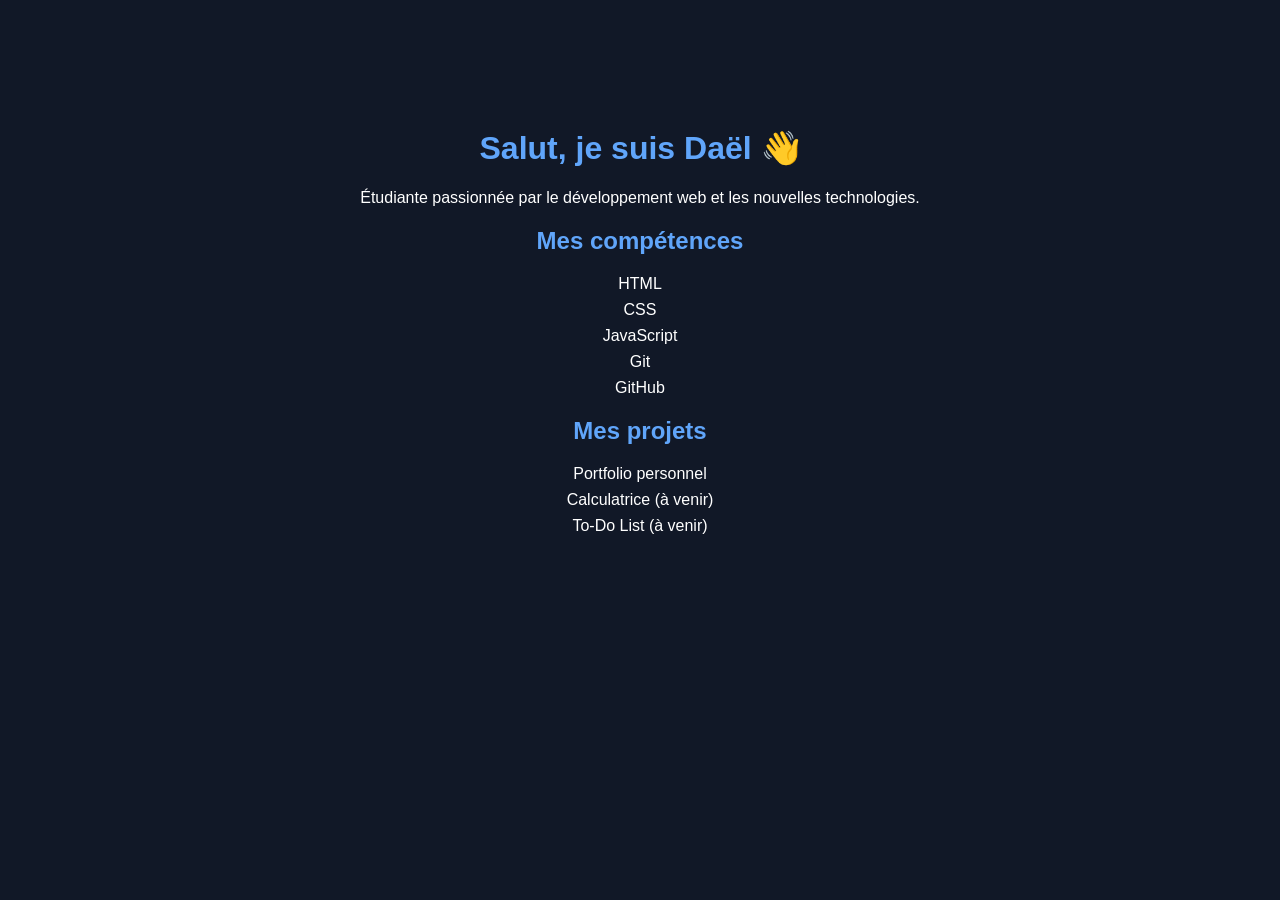
==== index.html @ 63b577bb "Création du portfolio" ====
<!DOCTYPE html>
<html lang="fr">
<head>
    <meta charset="UTF-8">
    <meta name="viewport" content="width=device-width, initial-scale=1.0">
    <title>Mon Portfolio</title>
    <link rel="stylesheet" href="style.css">
</head>
<body>
    <h1>Salut, je suis Daël 👋</h1>

    <p>
        Étudiante passionnée par le développement web et les nouvelles technologies.
    </p>

    <h2>Mes compétences</h2>

    <ul>
        <li>HTML</li>
        <li>CSS</li>
        <li>JavaScript</li>
        <li>Git</li>
        <li>GitHub</li>
    </ul>

    <h2>Mes projets</h2>

    <ul>
        <li>Portfolio personnel</li>
        <li>Calculatrice (à venir)</li>
        <li>To-Do List (à venir)</li>
    </ul>
</body>
</html>
---- style.css ----
body {
    font-family: Arial, sans-serif;
    text-align: center;
    background-color: #111827;
    color: white;
    padding-top: 100px;
}

h1 {
    color: #60a5fa;
}

ul {
    list-style: none;
    padding: 0;
}

h2 {
    color: #60a5fa;
}

li {
    margin: 8px 0;
}
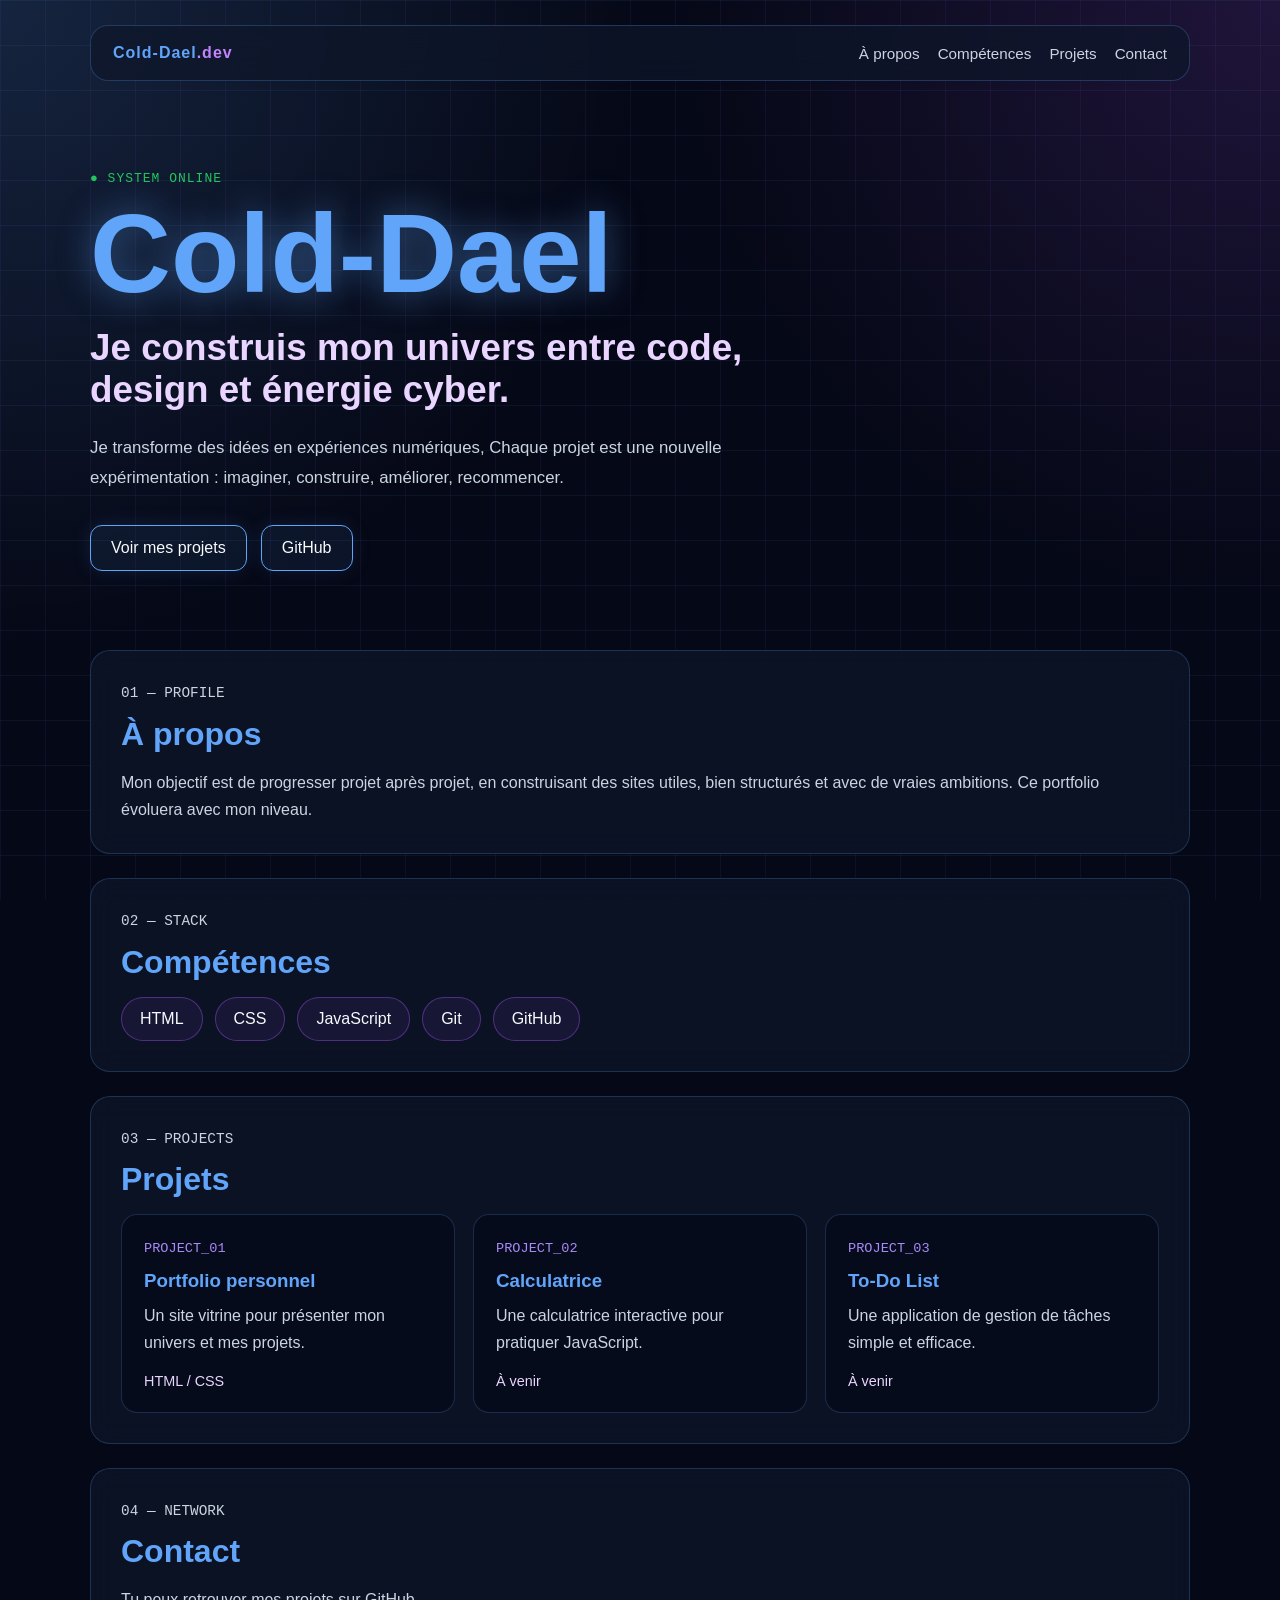
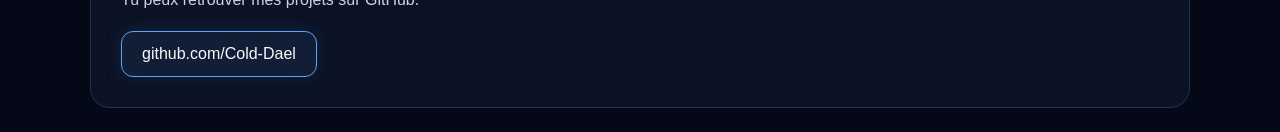
==== commit 460f5050: "Portfolio V1 cyberpunk" ====
--- a/index.html
+++ b/index.html
@@ -3,32 +3,106 @@
 <head>
     <meta charset="UTF-8">
     <meta name="viewport" content="width=device-width, initial-scale=1.0">
-    <title>Mon Portfolio</title>
+    <title>Cold-Dael | Portfolio</title>
     <link rel="stylesheet" href="style.css">
 </head>
 <body>
-    <h1>Salut, je suis Daël 👋</h1>
+    <div class="grid"></div>
 
-    <p>
-        Étudiante passionnée par le développement web et les nouvelles technologies.
-    </p>
+    <header class="navbar">
+        <p class="logo">Cold-Dael<span>.dev</span></p>
 
-    <h2>Mes compétences</h2>
+        <nav>
+            <a href="#about">À propos</a>
+            <a href="#skills">Compétences</a>
+            <a href="#projects">Projets</a>
+            <a href="#contact">Contact</a>
+        </nav>
+    </header>
 
-    <ul>
-        <li>HTML</li>
-        <li>CSS</li>
-        <li>JavaScript</li>
-        <li>Git</li>
-        <li>GitHub</li>
-    </ul>
+    <main>
+        <section class="hero">
+            <p class="status">● SYSTEM ONLINE</p>
 
-    <h2>Mes projets</h2>
+            <h1>Cold-Dael</h1>
 
-    <ul>
-        <li>Portfolio personnel</li>
-        <li>Calculatrice (à venir)</li>
-        <li>To-Do List (à venir)</li>
-    </ul>
+            <h2>Je construis mon univers entre code, design et énergie cyber.</h2>
+
+            <p class="intro">
+                Je transforme des idées en expériences numériques, Chaque projet est une nouvelle 
+                expérimentation : imaginer, construire, améliorer, recommencer.
+            </p>
+
+            <div class="hero-buttons">
+                <a href="#projects">Voir mes projets</a>
+                <a href="https://github.com/Cold-Dael" target="_blank">GitHub</a>
+            </div>
+        </section>
+
+        <section class="panel" id="about">
+            <p class="section-label">01 — PROFILE</p>
+            <h2>À propos</h2>
+
+            <p>
+                Mon objectif est de progresser projet après projet, en construisant
+                des sites utiles, bien structurés et avec de vraies ambitions.
+                Ce portfolio évoluera avec mon niveau.
+            </p>
+        </section>
+
+        <section class="panel" id="skills">
+            <p class="section-label">02 — STACK</p>
+            <h2>Compétences</h2>
+
+            <div class="skills">
+                <span>HTML</span>
+                <span>CSS</span>
+                <span>JavaScript</span>
+                <span>Git</span>
+                <span>GitHub</span>
+            </div>
+        </section>
+
+        <section class="panel" id="projects">
+            <p class="section-label">03 — PROJECTS</p>
+            <h2>Projets</h2>
+
+            <div class="projects">
+                <article>
+                    <p class="project-number">PROJECT_01</p>
+                    <h3>Portfolio personnel</h3>
+                    <p>Un site vitrine pour présenter mon univers et mes projets.</p>
+                    <span>HTML / CSS</span>
+                </article>
+
+                <article>
+                    <p class="project-number">PROJECT_02</p>
+                    <h3>Calculatrice</h3>
+                    <p>Une calculatrice interactive pour pratiquer JavaScript.</p>
+                    <span>À venir</span>
+                </article>
+
+                <article>
+                    <p class="project-number">PROJECT_03</p>
+                    <h3>To-Do List</h3>
+                    <p>Une application de gestion de tâches simple et efficace.</p>
+                    <span>À venir</span>
+                </article>
+            </div>
+        </section>
+
+        <section class="panel" id="contact">
+            <p class="section-label">04 — NETWORK</p>
+            <h2>Contact</h2>
+
+            <p>
+                Tu peux retrouver mes projets sur GitHub.
+            </p>
+
+            <a class="contact-link" href="https://github.com/Cold-Dael" target="_blank">
+                github.com/Cold-Dael
+            </a>
+        </section>
+    </main>
 </body>
 </html>
--- a/style.css
+++ b/style.css
@@ -1,24 +1,237 @@
+* {
+    margin: 0;
+    padding: 0;
+    box-sizing: border-box;
+}
+
+html {
+    scroll-behavior: smooth;
+}
+
 body {
+    min-height: 100vh;
+    background:
+        radial-gradient(circle at top left, rgba(96, 165, 250, 0.18), transparent 30%),
+        radial-gradient(circle at top right, rgba(168, 85, 247, 0.16), transparent 28%),
+        #050816;
+    color: #f8fafc;
     font-family: Arial, sans-serif;
-    text-align: center;
-    background-color: #111827;
-    color: white;
-    padding-top: 100px;
+}
+
+.grid {
+    position: fixed;
+    inset: 0;
+    background-image:
+        linear-gradient(rgba(96, 165, 250, 0.08) 1px, transparent 1px),
+        linear-gradient(90deg, rgba(168, 85, 247, 0.08) 1px, transparent 1px);
+    background-size: 45px 45px;
+    z-index: -1;
+}
+
+.navbar {
+    width: min(1100px, 90%);
+    margin: 25px auto 0;
+    padding: 18px 22px;
+    border: 1px solid rgba(96, 165, 250, 0.25);
+    border-radius: 18px;
+    background: rgba(15, 23, 42, 0.72);
+    backdrop-filter: blur(14px);
+    display: flex;
+    align-items: center;
+    justify-content: space-between;
+}
+
+.logo {
+    font-weight: 800;
+    letter-spacing: 1px;
+    color: #60a5fa;
+}
+
+.logo span {
+    color: #c084fc;
+}
+
+nav {
+    display: flex;
+    gap: 18px;
+}
+
+nav a {
+    color: #cbd5e1;
+    text-decoration: none;
+    font-size: 0.95rem;
+}
+
+nav a:hover {
+    color: #60a5fa;
+}
+
+main {
+    width: min(1100px, 90%);
+    margin: 0 auto;
+}
+
+.hero {
+    padding: 90px 0 55px;
+    max-width: 820px;
+}
+
+.status {
+    color: #22c55e;
+    font-family: monospace;
+    margin-bottom: 18px;
+    letter-spacing: 1px;
 }
 
 h1 {
-    color: #60a5fa;
-}
-
-ul {
-    list-style: none;
-    padding: 0;
-}
-
-h2 {
-    color: #60a5fa;
-}
-
-li {
-    margin: 8px 0;
+    font-size: clamp(3.2rem, 9vw, 7rem);
+    line-height: 0.9;
+    color: #60a5fa;
+    text-shadow: 0 0 35px rgba(96, 165, 250, 0.5);
+    margin-bottom: 22px;
+}
+
+.hero h2 {
+    font-size: clamp(1.4rem, 3vw, 2.3rem);
+    max-width: 760px;
+    color: #e9d5ff;
+    margin-bottom: 22px;
+}
+
+.intro {
+    max-width: 700px;
+    color: #cbd5e1;
+    line-height: 1.8;
+    font-size: 1.05rem;
+}
+
+.hero-buttons {
+    margin-top: 32px;
+    display: flex;
+    gap: 14px;
+    flex-wrap: wrap;
+}
+
+.hero-buttons a,
+.contact-link {
+    color: #f8fafc;
+    text-decoration: none;
+    border: 1px solid #60a5fa;
+    padding: 13px 20px;
+    border-radius: 12px;
+    background: rgba(96, 165, 250, 0.08);
+    box-shadow: 0 0 20px rgba(96, 165, 250, 0.12);
+    transition: 0.25s;
+}
+
+.hero-buttons a:hover,
+.contact-link:hover {
+    background: #60a5fa;
+    color: #050816;
+    box-shadow: 0 0 28px rgba(96, 165, 250, 0.6);
+}
+
+.panel {
+    margin: 24px 0;
+    padding: 30px;
+    border: 1px solid rgba(96, 165, 250, 0.22);
+    border-radius: 20px;
+    background: rgba(15, 23, 42, 0.72);
+    backdrop-filter: blur(14px);
+}
+
+.section-label {
+    color: #a78bfa;
+    font-family: monospace;
+    font-size: 0.9rem;
+    margin-bottom: 10px;
+}
+
+.panel h2 {
+    color: #60a5fa;
+    font-size: 2rem;
+    margin-bottom: 16px;
+}
+
+.panel p {
+    color: #cbd5e1;
+    line-height: 1.7;
+}
+
+.skills {
+    display: flex;
+    flex-wrap: wrap;
+    gap: 12px;
+}
+
+.skills span {
+    border: 1px solid rgba(168, 85, 247, 0.4);
+    background: rgba(168, 85, 247, 0.08);
+    padding: 12px 18px;
+    border-radius: 999px;
+    color: #f8fafc;
+}
+
+.projects {
+    display: grid;
+    grid-template-columns: repeat(3, 1fr);
+    gap: 18px;
+}
+
+.projects article {
+    padding: 22px;
+    border-radius: 16px;
+    border: 1px solid rgba(96, 165, 250, 0.22);
+    background: rgba(2, 6, 23, 0.55);
+    transition: 0.25s;
+}
+
+.projects article:hover {
+    transform: translateY(-6px);
+    border-color: #60a5fa;
+    box-shadow: 0 0 28px rgba(96, 165, 250, 0.25);
+}
+
+.project-number {
+    color: #a78bfa !important;
+    font-family: monospace;
+    font-size: 0.85rem;
+    margin-bottom: 10px;
+}
+
+.projects h3 {
+    color: #60a5fa;
+    margin-bottom: 10px;
+}
+
+.projects span {
+    display: inline-block;
+    margin-top: 16px;
+    color: #e9d5ff;
+    font-size: 0.9rem;
+}
+
+.contact-link {
+    display: inline-block;
+    margin-top: 18px;
+}
+
+@media (max-width: 800px) {
+    .navbar {
+        flex-direction: column;
+        gap: 14px;
+    }
+
+    nav {
+        flex-wrap: wrap;
+        justify-content: center;
+    }
+
+    .hero {
+        padding-top: 65px;
+    }
+
+    .projects {
+        grid-template-columns: 1fr;
+    }
 }
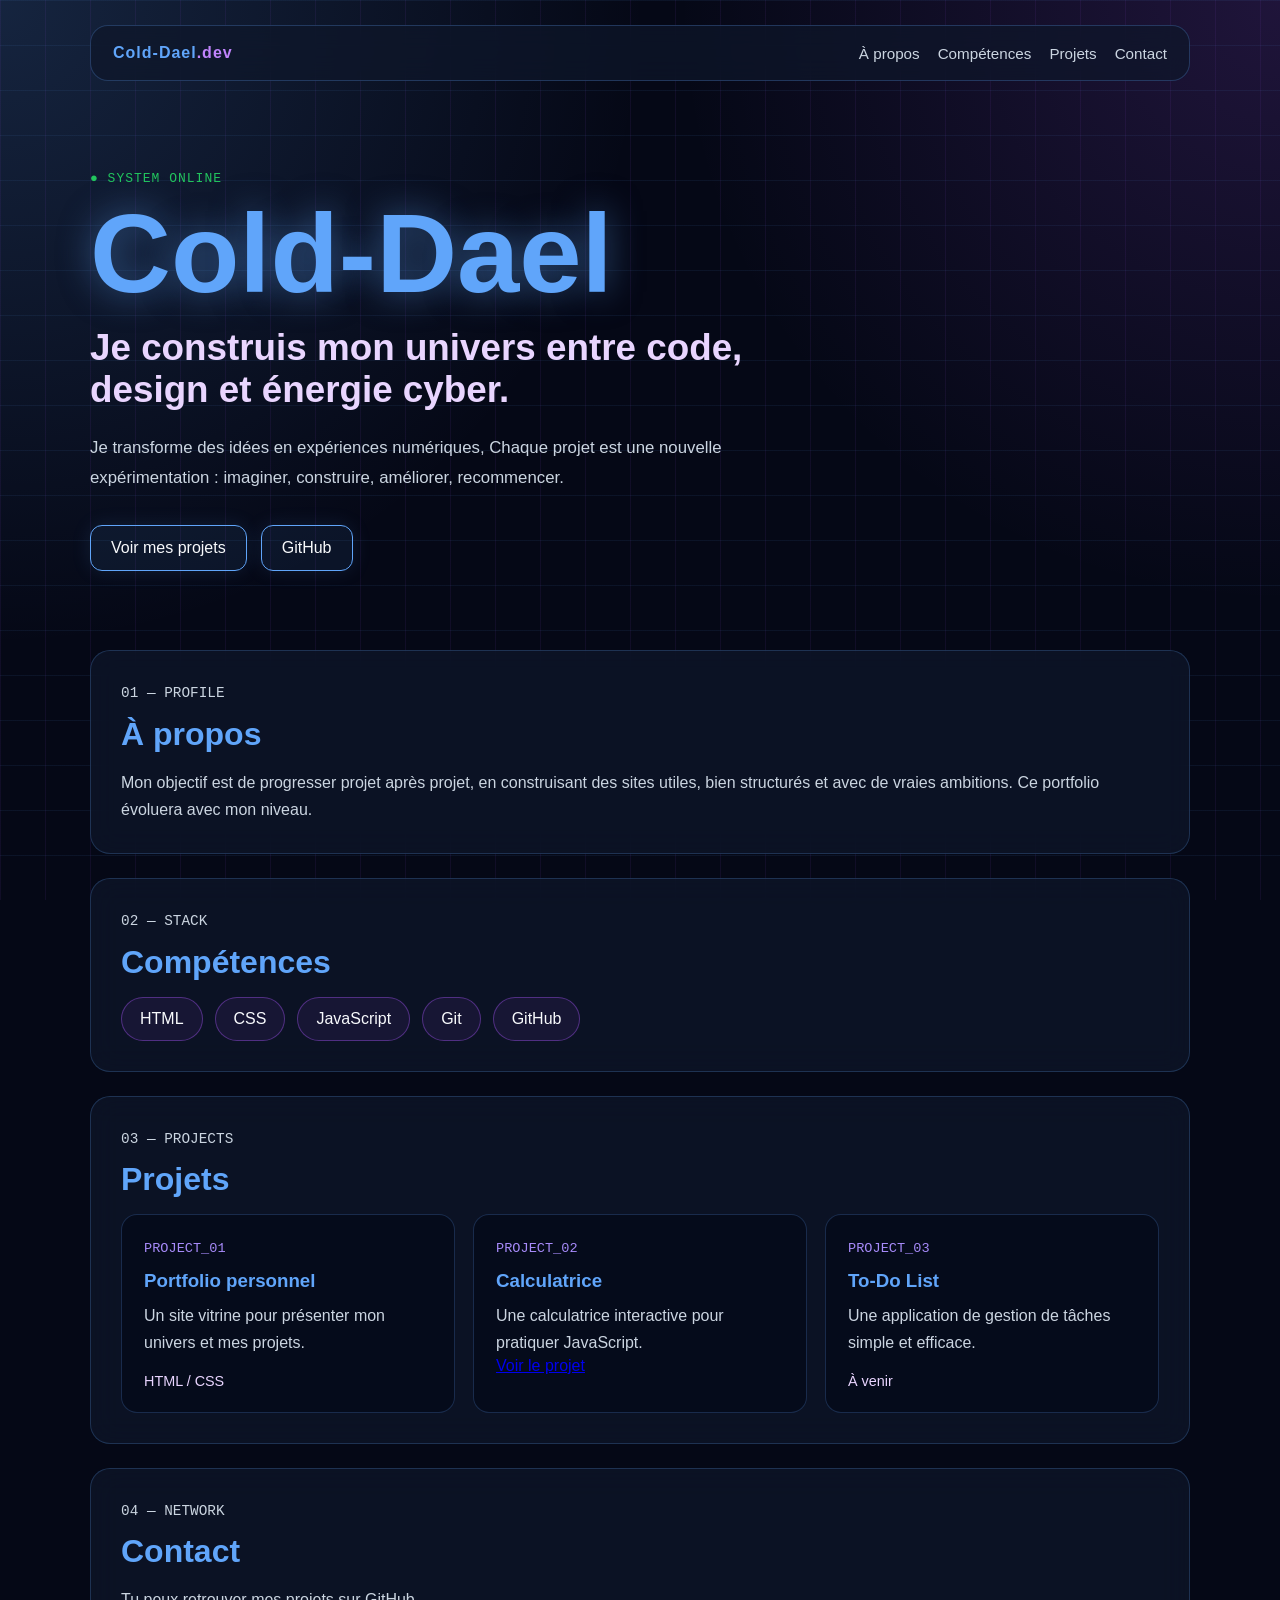
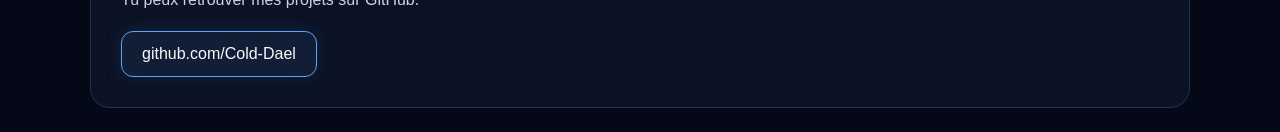
==== commit de21a34a: "Ajout lien calculatrice PROJECT_02" ====
--- a/index.html
+++ b/index.html
@@ -79,7 +79,7 @@
                     <p class="project-number">PROJECT_02</p>
                     <h3>Calculatrice</h3>
                     <p>Une calculatrice interactive pour pratiquer JavaScript.</p>
-                    <span>À venir</span>
+                    <a href="calculatrice.html">Voir le projet</a>
                 </article>
 
                 <article>
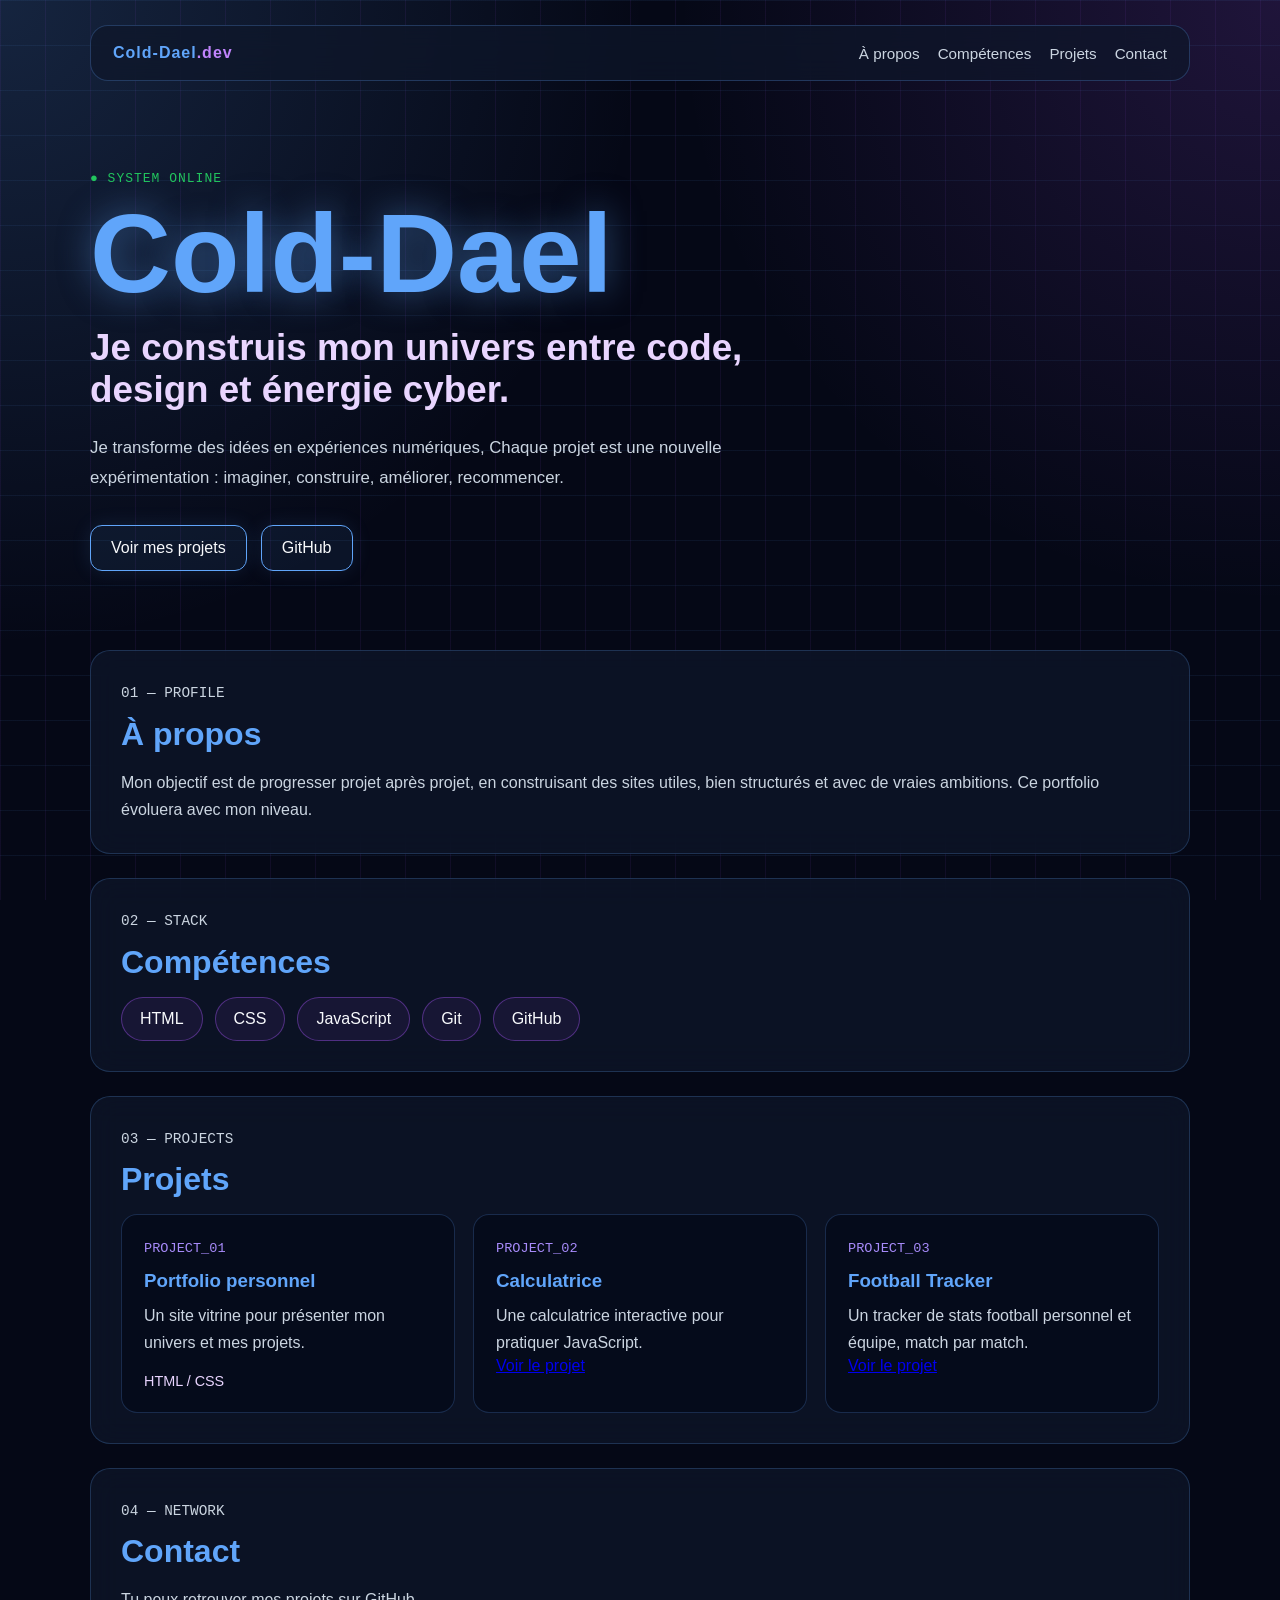
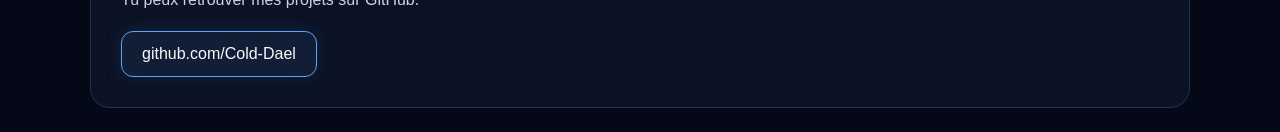
==== commit 770bc529: "Ajout lien Football Tracker PROJECT_03" ====
--- a/index.html
+++ b/index.html
@@ -84,9 +84,9 @@
 
                 <article>
                     <p class="project-number">PROJECT_03</p>
-                    <h3>To-Do List</h3>
-                    <p>Une application de gestion de tâches simple et efficace.</p>
-                    <span>À venir</span>
+                    <h3>Football Tracker</h3>
+                    <p>Un tracker de stats football personnel et équipe, match par match.</p>
+                    <a href="football-tracker.html">Voir le projet</a>
                 </article>
             </div>
         </section>
